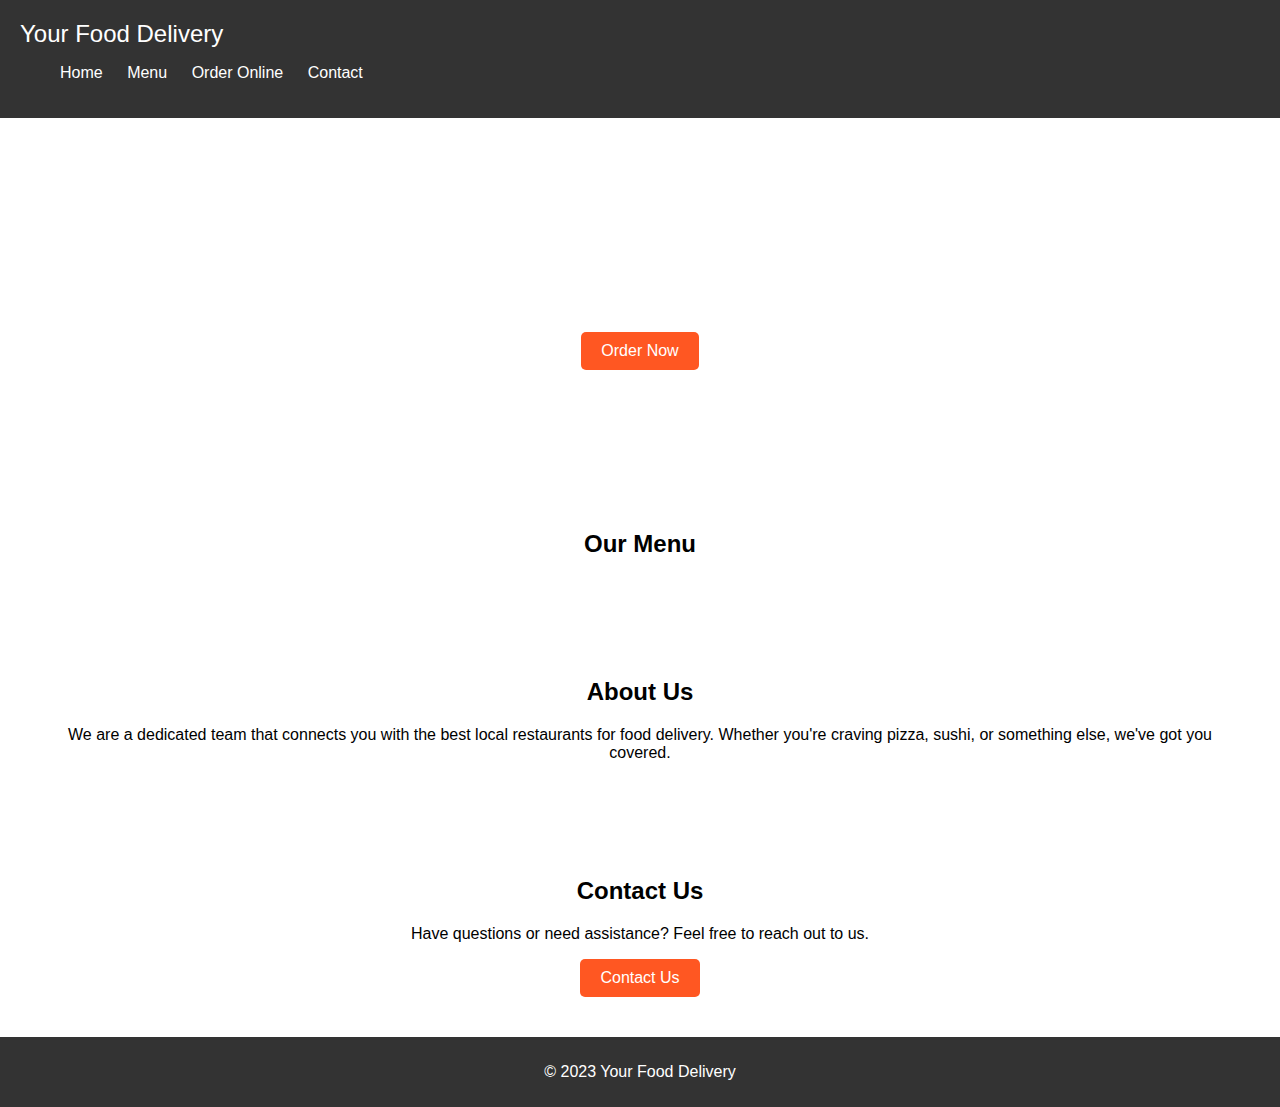
==== index.html @ 8fcec8a7 "initial" ====
<!DOCTYPE html>
<html lang="en">
<head>
    <meta charset="UTF-8">
    <meta name="viewport" content="width=device-width, initial-scale=1.0">
    <title>Door-to-Door Food Delivery</title>
    <link rel="stylesheet" href="index.css">
</head>
<body>
    <header>
        <nav>
            <div class="logo">Your Food Delivery</div>
            <ul class="nav-links">
                <li><a href="#">Home</a></li>
                <li><a href="#">Menu</a></li>
                <li><a href="#">Order Online</a></li>
                <li><a href="#">Contact</a></li>
            </ul>
        </nav>
    </header>
    
    <section class="hero">
        <h1>Delicious Food Delivered to Your Doorstep</h1>
        <p>Order your favorite meals from local restaurants and enjoy doorstep delivery.</p>
        <a href="#" class="btn">Order Now</a>
    </section>

    <section class="menu">
        <h2>Our Menu</h2>
        <!-- Insert your menu items here -->
    </section>
    
    <section class="about">
        <h2>About Us</h2>
        <p>We are a dedicated team that connects you with the best local restaurants for food delivery. Whether you're craving pizza, sushi, or something else, we've got you covered.</p>
    </section>
    
    <section class="contact">
        <h2>Contact Us</h2>
        <p>Have questions or need assistance? Feel free to reach out to us.</p>
        <a href="#" class="btn">Contact Us</a>
    </section>
    
    <footer>
        <p>&copy; 2023 Your Food Delivery</p>
    </footer>
</body>
</html>
---- index.css ----
/* styles.css */
body {
    font-family: Arial, sans-serif;
    margin: 0;
    padding: 0;
}

header {
    background-color: #333;
    color: #fff;
    padding: 20px;
}

.logo {
    font-size: 24px;
}

.nav-links {
    list-style: none;
}

.nav-links li {
    display: inline;
    margin-right: 20px;
}

.nav-links a {
    text-decoration: none;
    color: #fff;
}

.hero {
    background-image: url('hero-image.jpg');
    background-size: cover;
    text-align: center;
    padding: 100px;
    color: #fff;
}

.btn {
    display: inline-block;
    padding: 10px 20px;
    background-color: #ff5722;
    color: #fff;
    text-decoration: none;
    border-radius: 5px;
}

.about,
.menu,
.contact {
    text-align: center;
    padding: 40px;
}

footer {
    background-color: #333;
    color: #fff;
    text-align: center;
    padding: 10px;
}
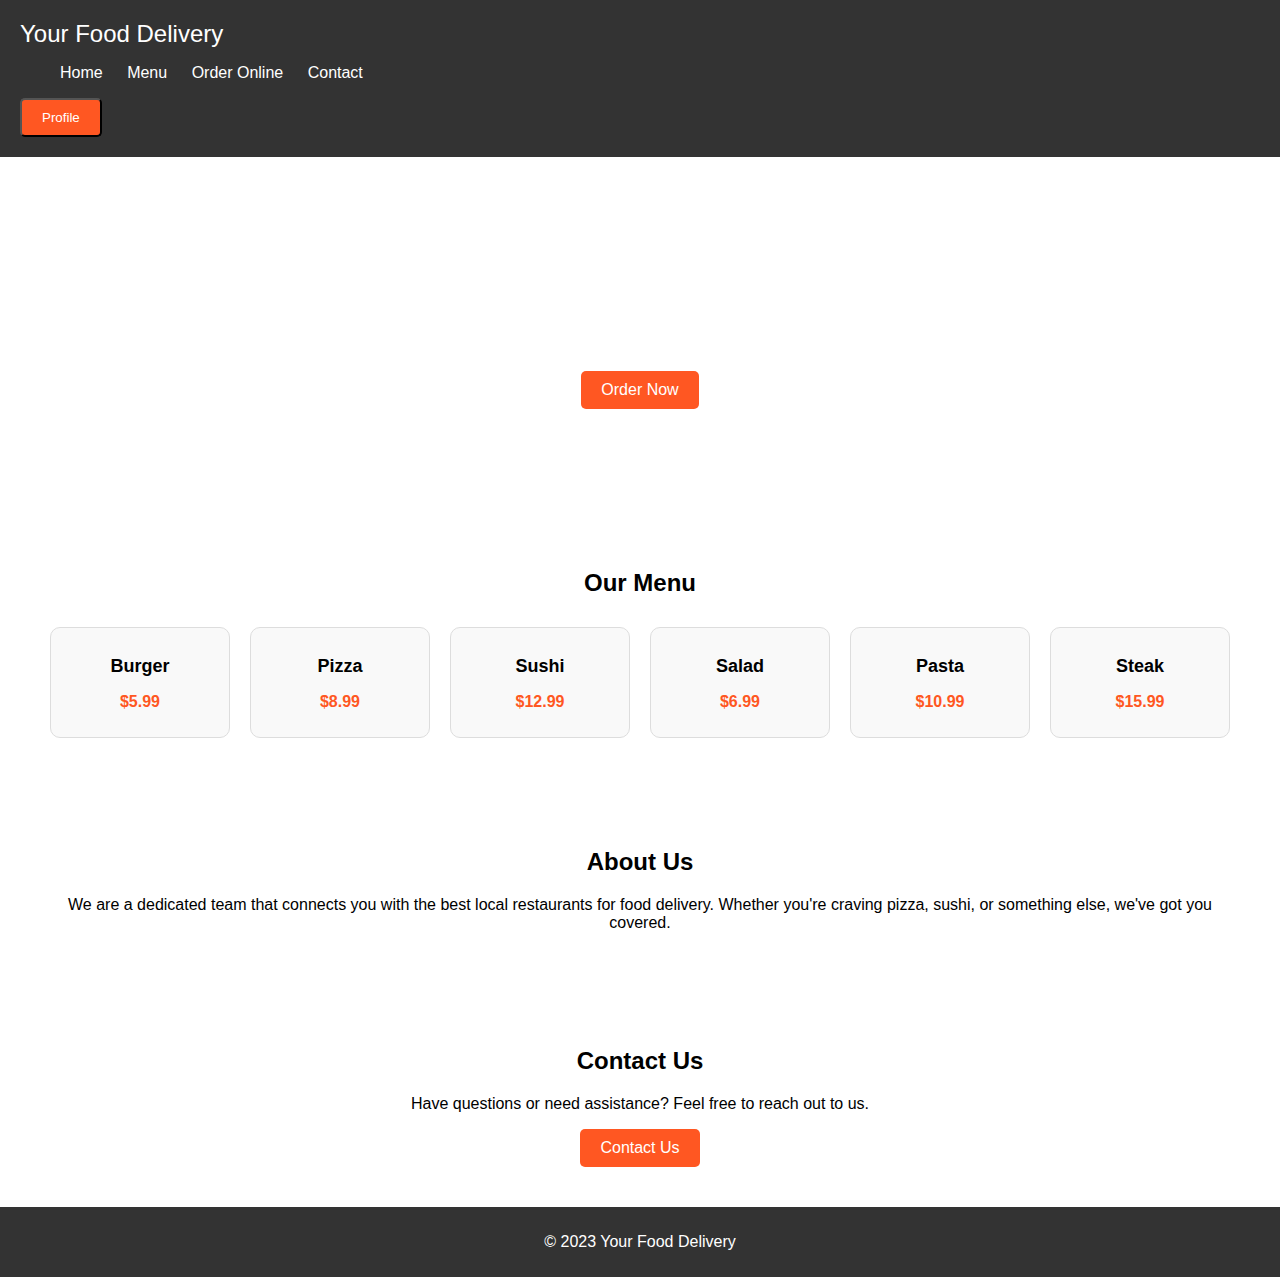
==== commit 653934e3: "menu added" ====
--- a/index.html
+++ b/index.html
@@ -16,6 +16,8 @@
                 <li><a href="#">Order Online</a></li>
                 <li><a href="#">Contact</a></li>
             </ul>
+            <div class="userprofile">
+                <button class="user-profile-button">Profile</button>
         </nav>
     </header>
     
@@ -27,7 +29,34 @@
 
     <section class="menu">
         <h2>Our Menu</h2>
-        <!-- Insert your menu items here -->
+
+        <section class="menu-items">
+            <div class="menu-item">
+                <h3>Burger</h3>
+                <p class="price">$5.99</p>
+            </div>
+            <div class="menu-item">
+                <h3>Pizza</h3>
+                <p class="price">$8.99</p>
+            </div>
+            <div class="menu-item">
+                <h3>Sushi</h3>
+                <p class="price">$12.99</p>
+            </div>
+            <div class="menu-item">
+                <h3>Salad</h3>
+                <p class="price">$6.99</p>
+            </div>
+            <div class="menu-item">
+                <h3>Pasta</h3>
+                <p class="price">$10.99</p>
+            </div>
+            <div class="menu-item">
+                <h3>Steak</h3>
+                <p class="price">$15.99</p>
+            </div>
+        </section>
+
     </section>
     
     <section class="about">
--- a/index.css
+++ b/index.css
@@ -9,6 +9,7 @@
     background-color: #333;
     color: #fff;
     padding: 20px;
+
 }
 
 .logo {
@@ -59,3 +60,48 @@
     text-align: center;
     padding: 10px;
 }
+
+
+
+/* Hanz code */
+
+.userprofile {
+    position: relative;
+    display:inline-block;
+}
+  
+  /* Style for the button */
+.user-profile-button {
+    display: inline-block;
+    padding: 10px 20px;
+    background-color: #ff5722;
+    color: #fff;
+    text-decoration: none;
+    border-radius: 5px;
+}
+
+.menu-items {
+    display: flex;
+    flex-wrap: wrap; /* Allow items to wrap to the next line if the screen is too narrow */
+    justify-content: space-between; /* Spread items evenly horizontally */
+}
+
+.menu-item {
+    border: 1px solid #ddd;
+    padding: 10px;
+    margin: 10px;
+    background-color: #f9f9f9;
+    flex: 1;
+    border-radius: 10px; /* Rounded corners */
+    text-align: center; /* Center text within menu items */
+}
+
+.menu-item h3 {
+    font-size: 18px;
+    margin-bottom: 5px; /* Add some space below the item name */
+}
+
+.menu-item .price {
+    color: #ff5722;
+    font-weight: bold; /* Make prices bold */
+}
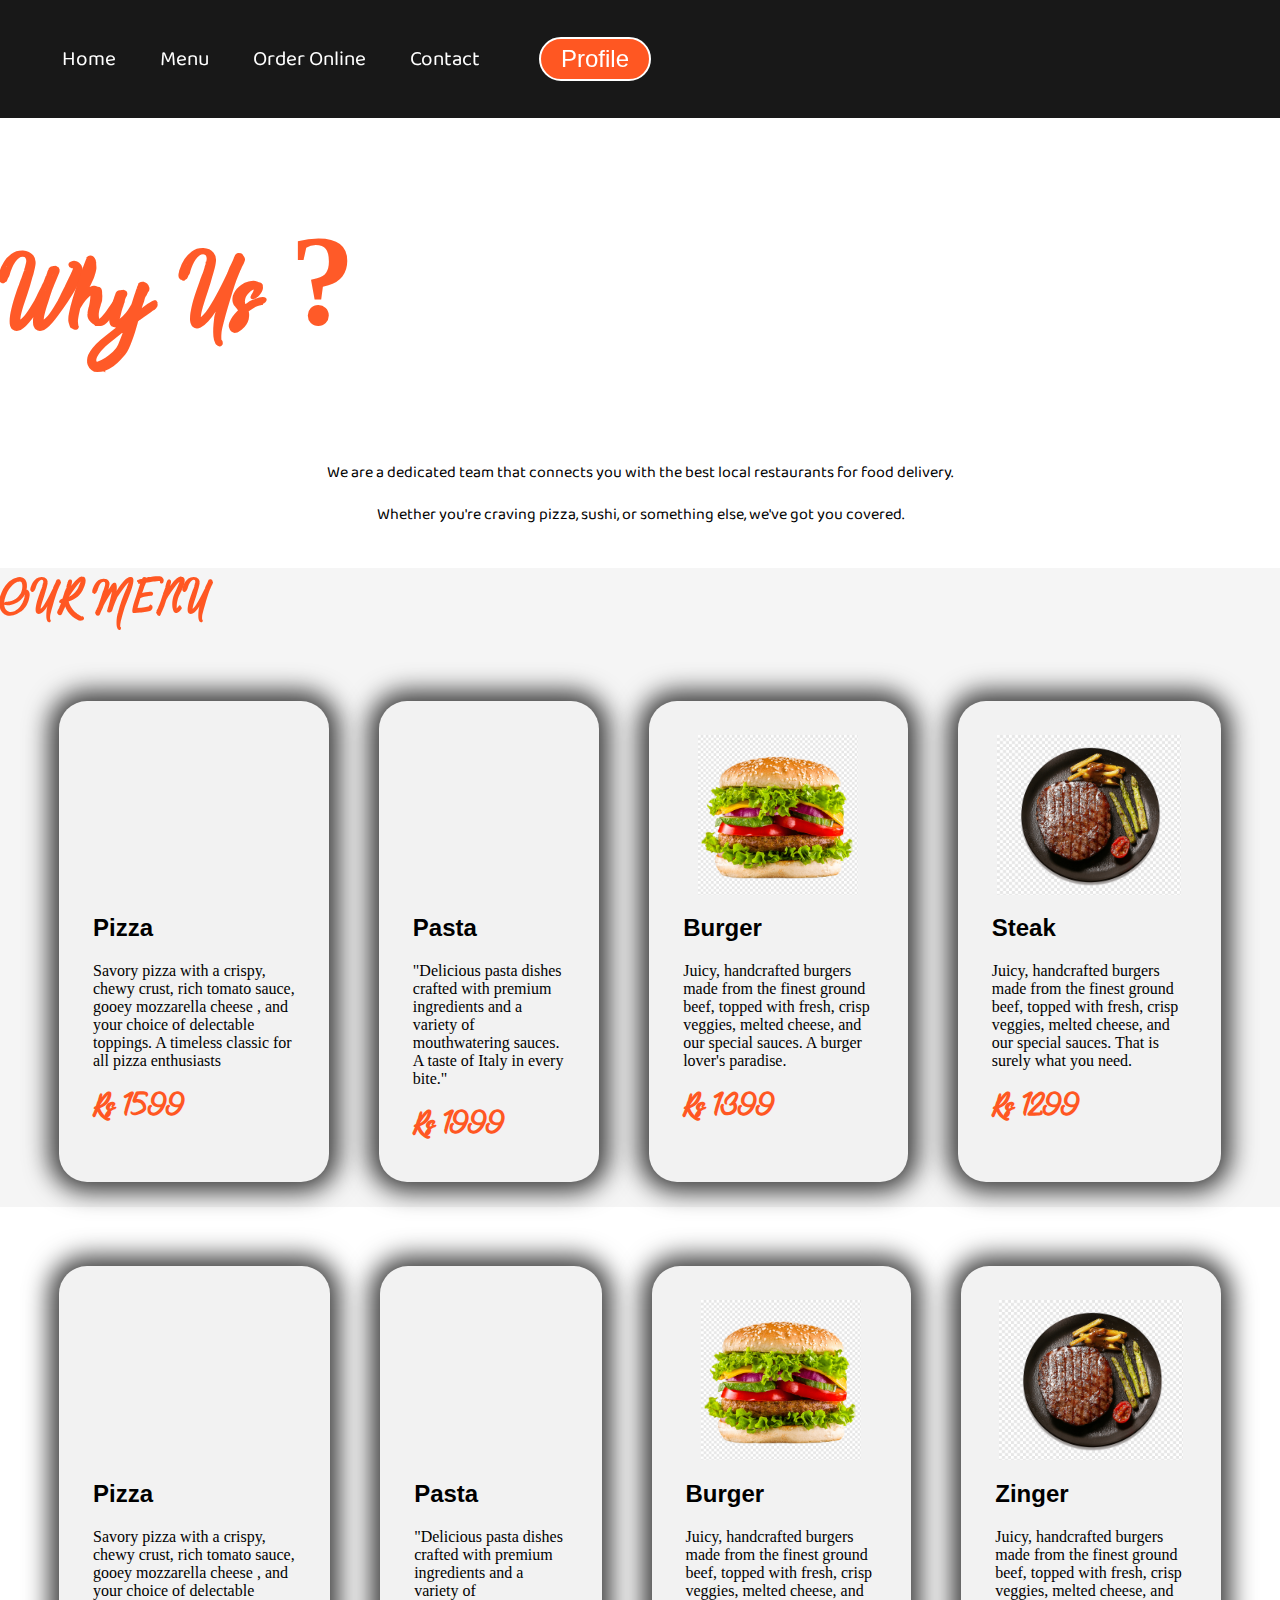
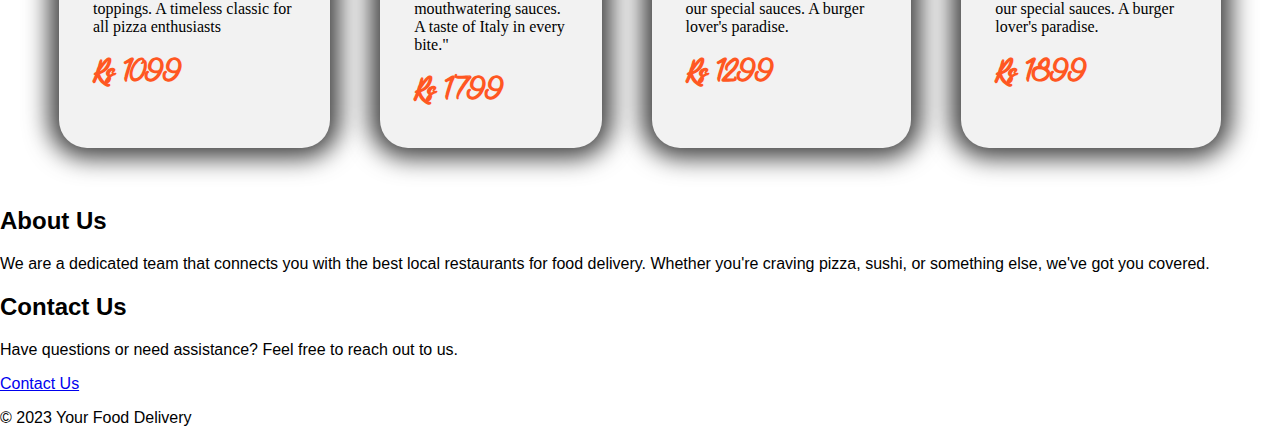
==== commit 7b098929: "menu items added" ====
--- a/index.html
+++ b/index.html
@@ -5,11 +5,14 @@
     <meta name="viewport" content="width=device-width, initial-scale=1.0">
     <title>Door-to-Door Food Delivery</title>
     <link rel="stylesheet" href="index.css">
+    <link href="https://fonts.googleapis.com/css2?family=Baloo+Bhai+2:wght@800&display=swap" rel="stylesheet">
 </head>
+
+
+
 <body>
     <header>
-        <nav>
-            <div class="logo">Your Food Delivery</div>
+        <nav id = "navbar">
             <ul class="nav-links">
                 <li><a href="#">Home</a></li>
                 <li><a href="#">Menu</a></li>
@@ -17,47 +20,100 @@
                 <li><a href="#">Contact</a></li>
             </ul>
             <div class="userprofile">
-                <button class="user-profile-button">Profile</button>
+                <button class="btn_profile">Profile</button>
+            </div>
         </nav>
     </header>
-    
-    <section class="hero">
-        <h1>Delicious Food Delivered to Your Doorstep</h1>
-        <p>Order your favorite meals from local restaurants and enjoy doorstep delivery.</p>
-        <a href="#" class="btn">Order Now</a>
+
+    <section id="home">
+        <h1 class="h-primary">Why Us ? </h1>
+        <p>We are a dedicated team that connects you with the best local restaurants for food delivery. </p>
+        <p>Whether you're craving pizza, sushi, or something else, we've got you covered.</p>
     </section>
 
-    <section class="menu">
-        <h2>Our Menu</h2>
+    <section id="services-container">
+        <h1 class="h-menu">OUR MENU</h1>
+        <div id="services">
+            <div class="box">
+                <img src="img/1.png" alt="">
+                <h2 class="h-secondary center">Pizza</h2>
+                <p class="center">Savory pizza with a crispy, 
+                    chewy crust, rich tomato sauce, gooey mozzarella cheese
+                    , and your choice of delectable toppings. 
+                    A timeless classic for all pizza enthusiasts
+                </p>
+                <div class="price">Rs 1599</div>
+            </div>
+            <div class="box">
+                <img src="img/2.png" alt="">
+                <h2 class="h-secondary center">Pasta</h2>
+                <p class="center">"Delicious pasta dishes crafted with premium ingredients 
+                    and a variety of mouthwatering sauces. A taste of Italy in every bite."
+                </p>
+                <div class="price">Rs 1999</div>
+            </div>
+            <div class="box">
+                <img src="img/4.png" alt="">
+                <h2 class="h-secondary center">Burger</h2>
+                <p class="center">Juicy, handcrafted burgers made from the finest ground beef, 
+                    topped with fresh, crisp veggies, melted
+                    cheese, and our special sauces. A burger lover's paradise.</p>
+                    <div class="price">Rs 1399</div>
+            </div>
 
-        <section class="menu-items">
-            <div class="menu-item">
-                <h3>Burger</h3>
-                <p class="price">$5.99</p>
+            <div class="box">
+                <img src="img/5.png" alt="">
+                <h2 class="h-secondary center">Steak</h2>
+                <p class="center">Juicy, handcrafted burgers made from the finest ground beef, 
+                    topped with fresh, crisp veggies, melted
+                    cheese, and our special sauces. That is surely what you need.</p>
+                    <div class="price">Rs 1299</div>
             </div>
-            <div class="menu-item">
-                <h3>Pizza</h3>
-                <p class="price">$8.99</p>
-            </div>
-            <div class="menu-item">
-                <h3>Sushi</h3>
-                <p class="price">$12.99</p>
-            </div>
-            <div class="menu-item">
-                <h3>Salad</h3>
-                <p class="price">$6.99</p>
-            </div>
-            <div class="menu-item">
-                <h3>Pasta</h3>
-                <p class="price">$10.99</p>
-            </div>
-            <div class="menu-item">
-                <h3>Steak</h3>
-                <p class="price">$15.99</p>
-            </div>
-        </section>
 
+        </div>
     </section>
+
+
+    <div id="services">
+        <div class="box">
+            <img src="img/1.png" alt="">
+            <h2 class="h-secondary center">Pizza</h2>
+            <p class="center">Savory pizza with a crispy, 
+                chewy crust, rich tomato sauce, gooey mozzarella cheese
+                , and your choice of delectable toppings. 
+                A timeless classic for all pizza enthusiasts
+            </p>
+            <div class="price">Rs 1099</div>
+        </div>
+        <div class="box">
+            <img src="img/2.png" alt="">
+            <h2 class="h-secondary center">Pasta</h2>
+            <p class="center">"Delicious pasta dishes crafted with premium ingredients 
+                and a variety of mouthwatering sauces. A taste of Italy in every bite."
+            </p>
+            <div class="price">Rs 1799</div>
+        </div>
+        <div class="box">
+            <img src="img/4.png" alt="">
+            <h2 class="h-secondary center">Burger</h2>
+            <p class="center">Juicy, handcrafted burgers made from the finest ground beef, 
+                topped with fresh, crisp veggies, melted
+                cheese, and our special sauces. A burger lover's paradise.</p>
+                <div class="price">Rs 1299</div>
+
+        </div>
+
+        <div class="box">
+            <img src="img/5.png" alt="">
+            <h2 class="h-secondary center">Zinger</h2>
+            <p class="center">Juicy, handcrafted burgers made from the finest ground beef, 
+                topped with fresh, crisp veggies, melted
+                cheese, and our special sauces. A burger lover's paradise.</p>
+                <div class="price">Rs 1899</div>
+        </div>
+
+    </div>
+</section>
     
     <section class="about">
         <h2>About Us</h2>
--- a/index.css
+++ b/index.css
@@ -1,107 +1,259 @@
 /* styles.css */
+
+
+@font-face {
+    font-family: 'myfont';
+    src: url('./ffont.ttf') format('truetype'); /* TrueType font format */
+}
+
+  
+
+
 body {
     font-family: Arial, sans-serif;
     margin: 0;
     padding: 0;
+
 }
 
 header {
     background-color: #333;
     color: #fff;
-    padding: 20px;
-
-}
-
-.logo {
+}
+
+
+
+
+
+/*------------------------FOR NAVBAR---------------------------------*/
+
+
+#navbar {
+    display: flex;
+    align-items: center;
+    position: sticky;
+    top: 0px;
+    
+}
+
+#navbar::before {
+    content: "";
+    background-color: rgba(0, 0, 0, .75);
+    position: absolute;
+    top: 0px;
+    left: 0px;
+    height: 100%;
+    width: 100%;
+    z-index: -1;
+    opacity: 0.7;
+}
+
+
+#navbar ul {
+    display: flex;
+    font-family: "Baloo Bhai 2", cursive;
+}
+
+#navbar ul li {
+    list-style: none;
+    font-size: 1.3rem;
+}
+
+#navbar ul li a {
+    color: white;
+    display: block;
+    /* font-size: 1.3rem; */
+    padding: 3px 22px;
+    border-radius: 20px;
+    text-decoration: none;
+}
+
+#navbar ul li a:hover {
+    color: black;
+    background-color: white;
+}
+
+
+/*-----------------END NAVBAR--------------------*/
+
+
+/*-------------------Profile BUTTON----------------------*/
+
+.btn_profile {
+    padding: 6px 20px;
+    border: 2px solid white;
+    background-color: #ff5722;
+    color: white;
+    margin: 37px;
+    font-size: 1.5rem;
+    border-radius: 30px;
+    cursor: pointer;
+    transition: all .2s ease-in-out;
+}
+
+.btn_profile:hover{
+    background-color: #ff8855;
+}
+
+
+/*-------------------END BUTTON----------------------*/
+
+
+
+
+
+
+
+
+/*------------------------FOR HOME---------------------------------*/
+
+/* #home::before {
+    content: "";
+    background: linear-gradient(rgba(0,0,0,0.75), rgba(0,0,0,0.75)), url("../bg1.jpg") no-repeat center center/cover;
+    position: absolute;
+    top: 0px;
+    left: 0px;
+    height: 640px;
+    width: 100%;
+    z-index: -1;
+    opacity: 0.89;
+} */
+   
+
+#home h1 {
+    color: #ff5a28;
+    text-align: left;
+    font-family: "myfont";
+    /* padding: 40px; */
+    font-size: 130px;
+}
+
+#home p {
+    color:black;
+    text-align: center;
+    font-family: "Baloo Bhai 2", cursive;
+    font-size: 16px;
+}
+
+
+/*------------------------END HOME---------------------------------*/
+
+
+
+
+
+
+/*------------------------FOR MENU---------------------------------*/
+
+.h-menu{
+    font-family: "myfont";
+    font-size: 60px;
+    color: #ff5722;
+}
+
+#services-container{
+    background-color:whitesmoke;
+}
+#services {
+    margin: 34px;
+    display: flex;
+}
+
+#services .box {
+    padding: 34px;
+    margin: 25px 25px;
+    border-radius: 28px;
+    background: #f2f2f2;
+    justify-content: space-evenly;
+    box-shadow: 0 0 25px 10px rgba(0,0,0,0.75);
+    transition: all .3s ease-in-out;
+}
+#services .box:hover {
+    transform: scale(1.05);
+}
+
+#services .box img {
+    display: block;
+    /* justify-content: center; */
+    /* flex-wrap: wrap; */
+    /* align-items: center; */
+    margin: auto;
+    height: 160px;
+    /* width: 100px; */
+    /* object-fit: fill; */
+    /* no-repeat center center/cover; */
+}
+
+#services .box p {
+    font-family: "Bree Serif", serif;
+}
+
+.price{
+    font-family: "myfont";
+    font-size: 40px;
+    font-weight: bold;
+    color: #ff5722;
+}
+
+
+/*------------------------END MENU---------------------------------*/
+
+
+/*-------------------------------FOR FORM---------------------------------------*/
+
+.form-section {
+    text-align: center;
+    padding: 40px;
+}
+
+.form-section h2 {
     font-size: 24px;
-}
-
-.nav-links {
-    list-style: none;
-}
-
-.nav-links li {
-    display: inline;
-    margin-right: 20px;
-}
-
-.nav-links a {
-    text-decoration: none;
-    color: #fff;
-}
-
-.hero {
-    background-image: url('hero-image.jpg');
-    background-size: cover;
-    text-align: center;
-    padding: 100px;
-    color: #fff;
-}
-
-.btn {
+    color: #333;
+}
+
+.form-group {
+    margin: 15px 0;
+}
+
+.form-group label {
+    display: block;
+    font-weight: bold;
+    font-size: 18px;
+    color: #ff5722;
+}
+
+.form-group input[type="text"],
+.form-group input[type="tel"],
+.form-group select,
+.form-group textarea {
+    width: 50%;
+    padding: 10px;
+    border: 1px solid #ddd;
+    border-radius: 5px;
+    font-size: 16px;
+}
+
+.form-group textarea {
+    height: 100px;
+}
+
+.form-group select {
+    background-color: #f9f9f9;
+}
+
+.form-group button {
     display: inline-block;
     padding: 10px 20px;
     background-color: #ff5722;
     color: #fff;
     text-decoration: none;
+    border: none;
     border-radius: 5px;
-}
-
-.about,
-.menu,
-.contact {
-    text-align: center;
-    padding: 40px;
-}
-
-footer {
-    background-color: #333;
-    color: #fff;
-    text-align: center;
-    padding: 10px;
-}
-
-
-
-/* Hanz code */
-
-.userprofile {
-    position: relative;
-    display:inline-block;
-}
-  
-  /* Style for the button */
-.user-profile-button {
-    display: inline-block;
-    padding: 10px 20px;
-    background-color: #ff5722;
-    color: #fff;
-    text-decoration: none;
-    border-radius: 5px;
-}
-
-.menu-items {
-    display: flex;
-    flex-wrap: wrap; /* Allow items to wrap to the next line if the screen is too narrow */
-    justify-content: space-between; /* Spread items evenly horizontally */
-}
-
-.menu-item {
-    border: 1px solid #ddd;
-    padding: 10px;
-    margin: 10px;
-    background-color: #f9f9f9;
-    flex: 1;
-    border-radius: 10px; /* Rounded corners */
-    text-align: center; /* Center text within menu items */
-}
-
-.menu-item h3 {
     font-size: 18px;
-    margin-bottom: 5px; /* Add some space below the item name */
-}
-
-.menu-item .price {
-    color: #ff5722;
-    font-weight: bold; /* Make prices bold */
-}
+    cursor: pointer;
+}
+
+/* Add a hover effect for the submit button */
+.form-group button:hover {
+    background-color: #ff8855;
+}
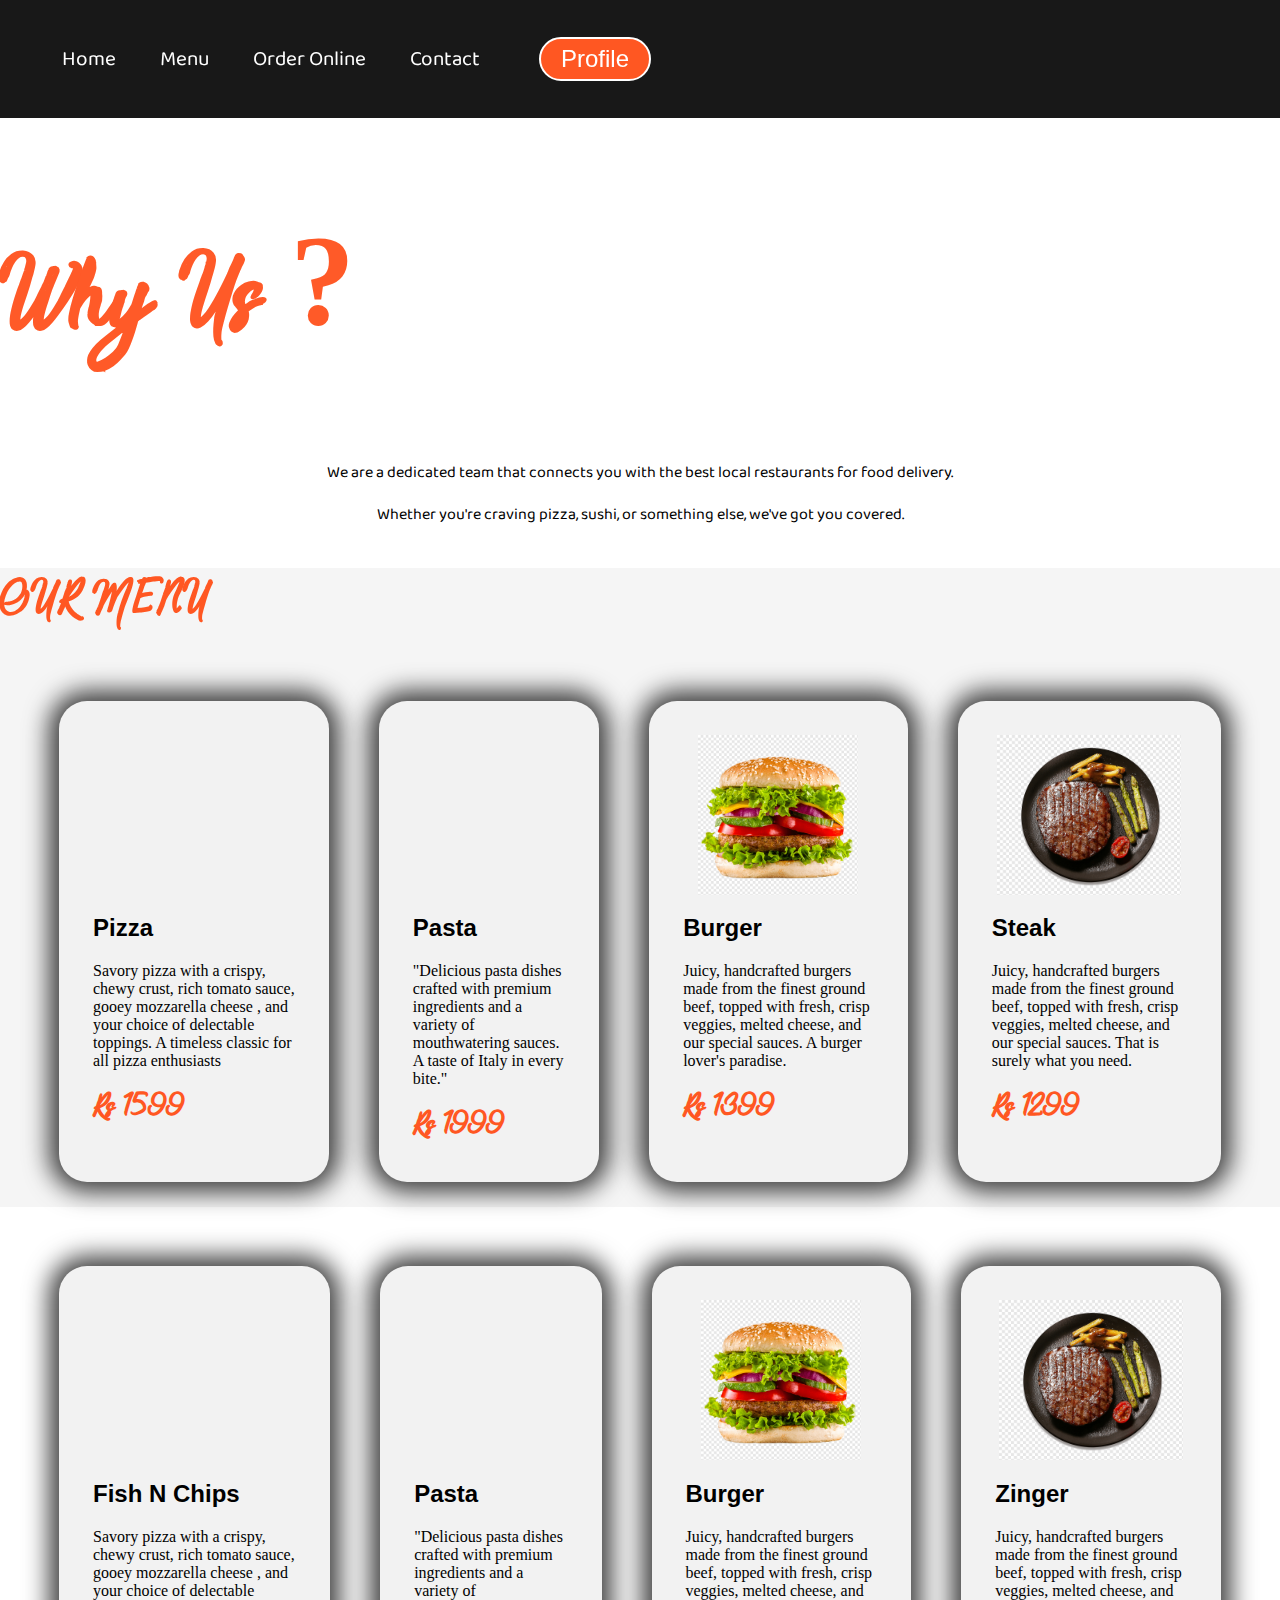
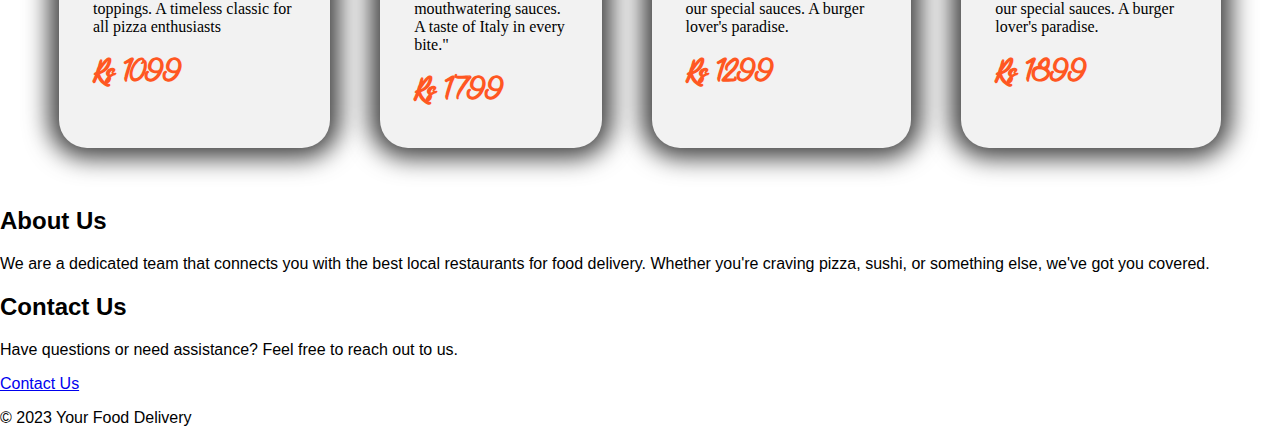
==== commit f951f2b0: "menu items added" ====
--- a/index.html
+++ b/index.html
@@ -76,8 +76,8 @@
 
     <div id="services">
         <div class="box">
-            <img src="img/1.png" alt="">
-            <h2 class="h-secondary center">Pizza</h2>
+            <img src="img/6.png" alt="">
+            <h2 class="h-secondary center">Fish N Chips</h2>
             <p class="center">Savory pizza with a crispy, 
                 chewy crust, rich tomato sauce, gooey mozzarella cheese
                 , and your choice of delectable toppings. 
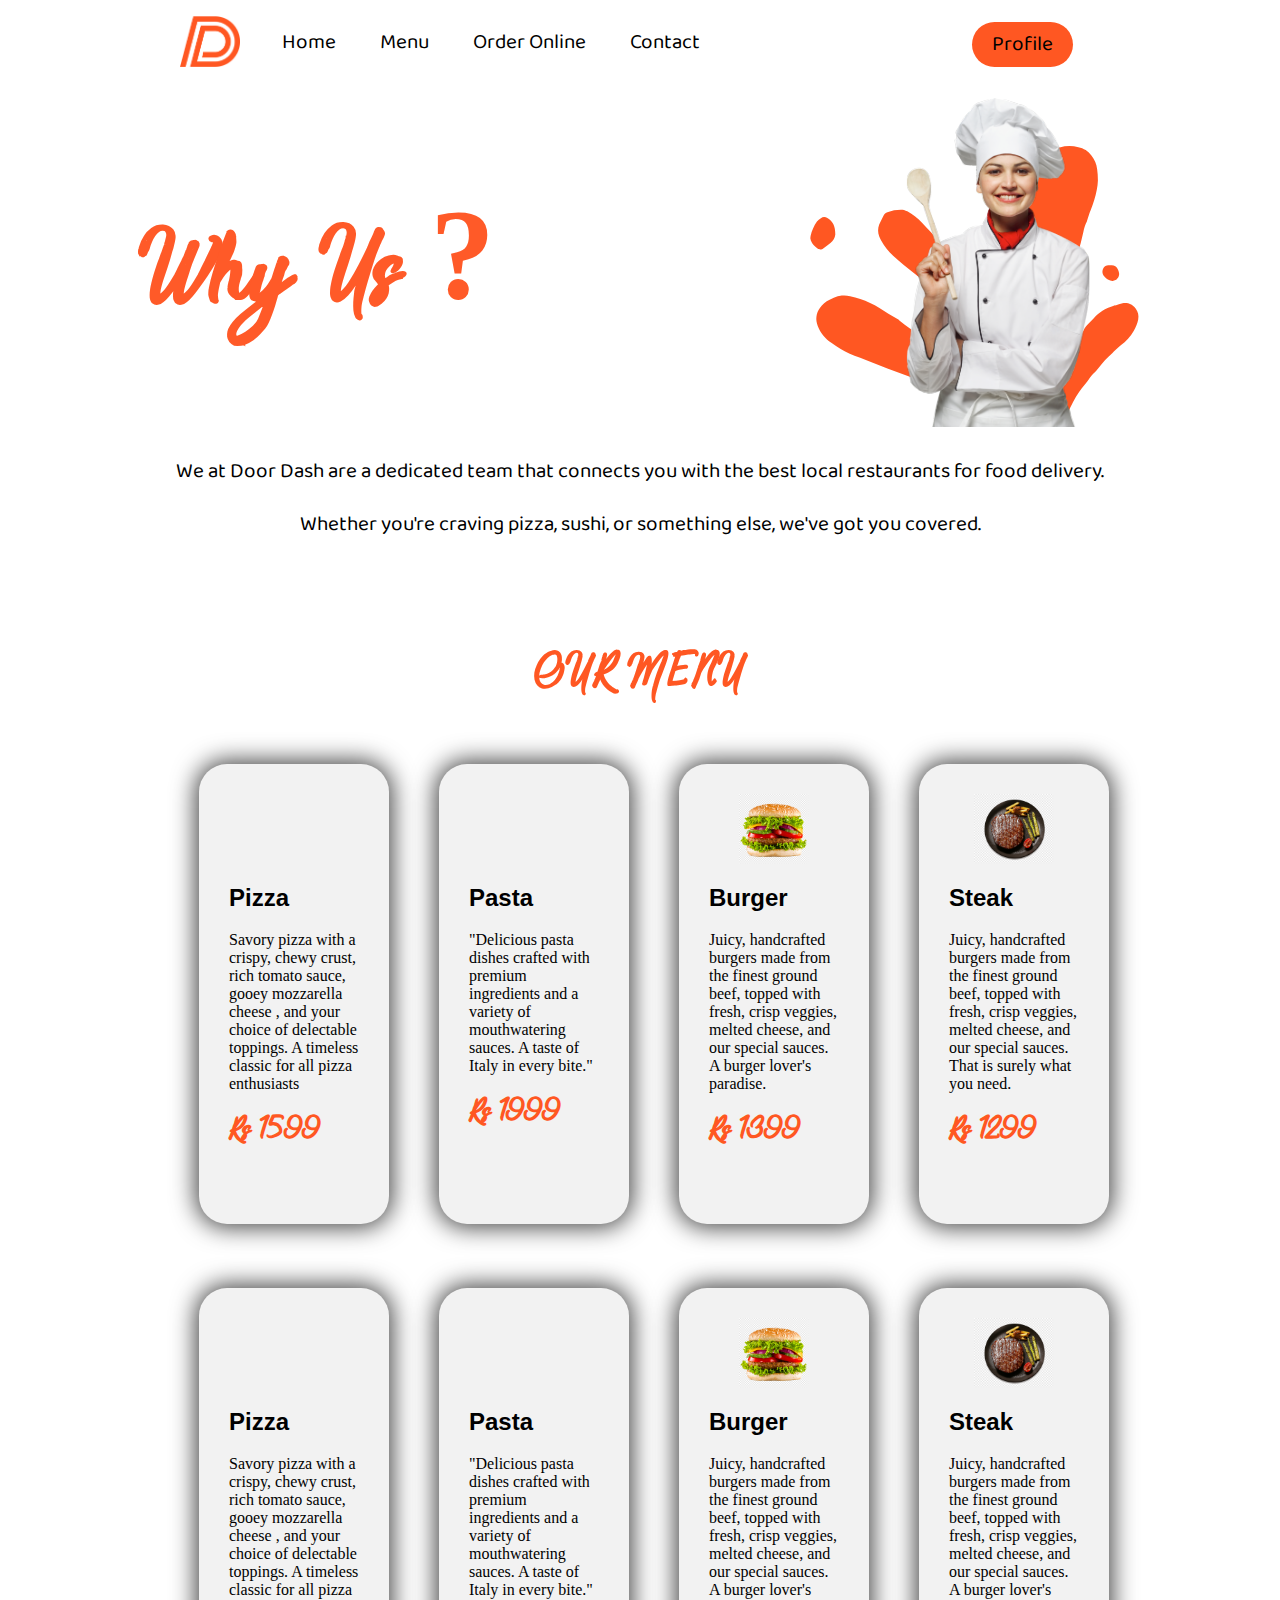
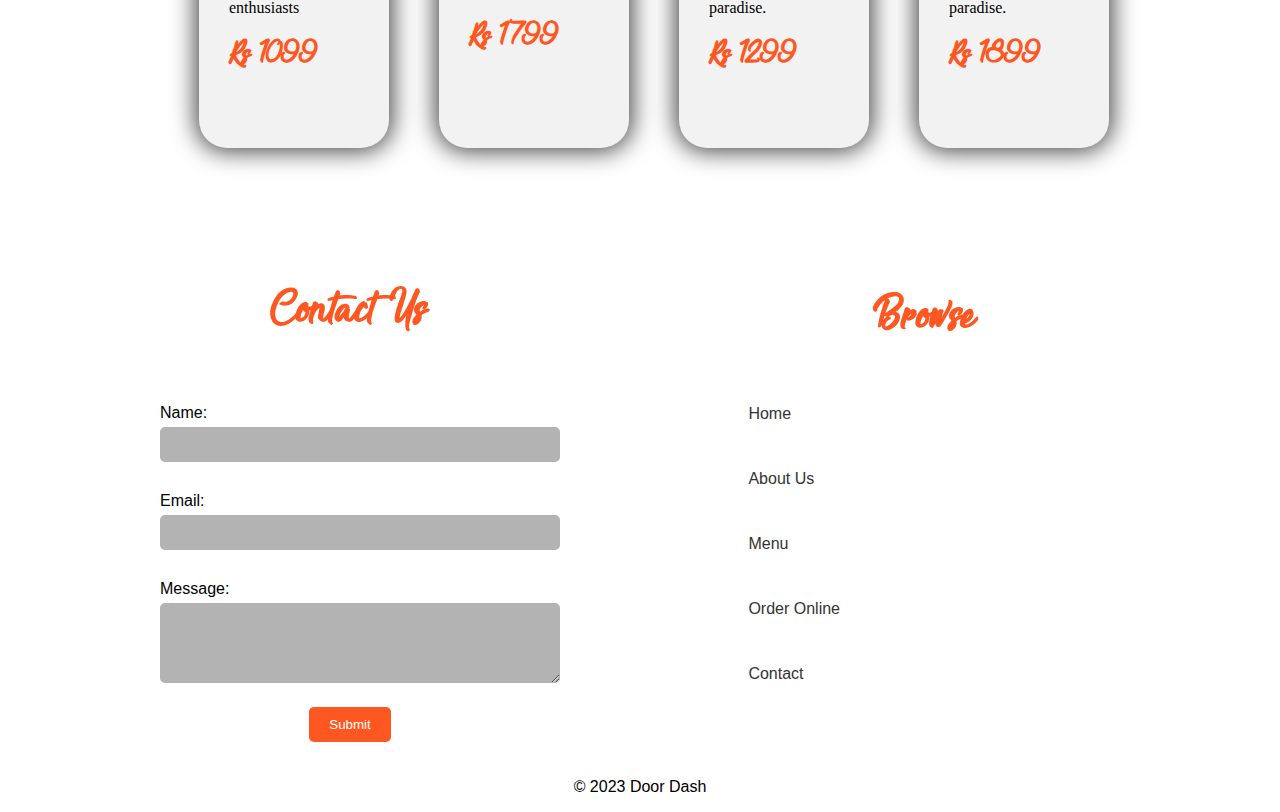
==== commit d6040a44: "waleed has done his work" ====
--- a/index.html
+++ b/index.html
@@ -4,130 +4,161 @@
     <meta charset="UTF-8">
     <meta name="viewport" content="width=device-width, initial-scale=1.0">
     <title>Door-to-Door Food Delivery</title>
-    <link rel="stylesheet" href="index.css">
+    <link rel="stylesheet" href="css/index.css">
     <link href="https://fonts.googleapis.com/css2?family=Baloo+Bhai+2:wght@800&display=swap" rel="stylesheet">
 </head>
 
-
-
-<body>
+<body class="container">
     <header>
         <nav id = "navbar">
             <ul class="nav-links">
+                <a href="#"><img class="logo" src="img/logooo.png"></a>
                 <li><a href="#">Home</a></li>
                 <li><a href="#">Menu</a></li>
                 <li><a href="#">Order Online</a></li>
                 <li><a href="#">Contact</a></li>
-            </ul>
-            <div class="userprofile">
+            </ul> 
+            <div class="userprofile"> 
                 <button class="btn_profile">Profile</button>
             </div>
         </nav>
     </header>
 
     <section id="home">
-        <h1 class="h-primary">Why Us ? </h1>
-        <p>We are a dedicated team that connects you with the best local restaurants for food delivery. </p>
+        <div class="nextcol">
+            <h1>Why Us ? </h1>
+            <img src="img/chef.svg" alt="">
+        </div>
+        <p>We at Door Dash are a dedicated team that connects you with the best local restaurants for food delivery. </p>
         <p>Whether you're craving pizza, sushi, or something else, we've got you covered.</p>
     </section>
 
     <section id="services-container">
         <h1 class="h-menu">OUR MENU</h1>
         <div id="services">
-            <div class="box">
-                <img src="img/1.png" alt="">
-                <h2 class="h-secondary center">Pizza</h2>
-                <p class="center">Savory pizza with a crispy, 
-                    chewy crust, rich tomato sauce, gooey mozzarella cheese
-                    , and your choice of delectable toppings. 
-                    A timeless classic for all pizza enthusiasts
-                </p>
-                <div class="price">Rs 1599</div>
-            </div>
-            <div class="box">
-                <img src="img/2.png" alt="">
-                <h2 class="h-secondary center">Pasta</h2>
-                <p class="center">"Delicious pasta dishes crafted with premium ingredients 
-                    and a variety of mouthwatering sauces. A taste of Italy in every bite."
-                </p>
-                <div class="price">Rs 1999</div>
-            </div>
-            <div class="box">
-                <img src="img/4.png" alt="">
-                <h2 class="h-secondary center">Burger</h2>
-                <p class="center">Juicy, handcrafted burgers made from the finest ground beef, 
-                    topped with fresh, crisp veggies, melted
-                    cheese, and our special sauces. A burger lover's paradise.</p>
-                    <div class="price">Rs 1399</div>
-            </div>
-
-            <div class="box">
-                <img src="img/5.png" alt="">
-                <h2 class="h-secondary center">Steak</h2>
-                <p class="center">Juicy, handcrafted burgers made from the finest ground beef, 
-                    topped with fresh, crisp veggies, melted
-                    cheese, and our special sauces. That is surely what you need.</p>
-                    <div class="price">Rs 1299</div>
-            </div>
-
+            <a href="product.html">
+                <div class="box">
+                    <img src="img/1.png" alt="">
+                    <h2 class="h-secondary center">Pizza</h2>
+                    <p class="center">Savory pizza with a crispy, 
+                        chewy crust, rich tomato sauce, gooey mozzarella cheese
+                        , and your choice of delectable toppings. 
+                        A timeless classic for all pizza enthusiasts
+                    </p>
+                    <div class="price">Rs 1599</div>
+                </div>
+            </a>
+            <a href="product.html">
+                <div class="box">
+                    <img src="img/2.png" alt="">
+                    <h2 class="h-secondary center">Pasta</h2>
+                    <p class="center">"Delicious pasta dishes crafted with premium ingredients 
+                        and a variety of mouthwatering sauces. A taste of Italy in every bite."
+                    </p>
+                    <div class="price">Rs 1999</div>
+                </div>
+            </a>
+            <a href="product.html">
+                <div class="box">
+                    <img src="img/4.png" alt="">
+                    <h2 class="h-secondary center">Burger</h2>
+                    <p class="center">Juicy, handcrafted burgers made from the finest ground beef, 
+                        topped with fresh, crisp veggies, melted
+                        cheese, and our special sauces. A burger lover's paradise.</p>
+                        <div class="price">Rs 1399</div>
+                </div>
+            </a>
+            <a href="product.html">
+                <div class="box">
+                    <img src="img/5.png" alt="">
+                    <h2 class="h-secondary center">Steak</h2>
+                    <p class="center">Juicy, handcrafted burgers made from the finest ground beef, 
+                        topped with fresh, crisp veggies, melted
+                        cheese, and our special sauces. That is surely what you need.</p>
+                        <div class="price">Rs 1299</div>
+                </div>
+            </a>
         </div>
     </section>
 
-
-    <div id="services">
-        <div class="box">
-            <img src="img/6.png" alt="">
-            <h2 class="h-secondary center">Fish N Chips</h2>
-            <p class="center">Savory pizza with a crispy, 
-                chewy crust, rich tomato sauce, gooey mozzarella cheese
-                , and your choice of delectable toppings. 
-                A timeless classic for all pizza enthusiasts
-            </p>
-            <div class="price">Rs 1099</div>
+    <section id="services-container">
+        <div id="services">
+            <a href="product.html">
+                <div class="box">
+                    <img src="img/1.png" alt="">
+                    <h2 class="h-secondary center">Pizza</h2>
+                    <p class="center">Savory pizza with a crispy, 
+                        chewy crust, rich tomato sauce, gooey mozzarella cheese
+                        , and your choice of delectable toppings. 
+                        A timeless classic for all pizza enthusiasts
+                    </p>
+                    <div class="price">Rs 1099</div>
+                </div>
+            </a>
+            <a href="product.html">
+                <div class="box">
+                    <img src="img/2.png" alt="">
+                    <h2 class="h-secondary center">Pasta</h2>
+                    <p class="center">"Delicious pasta dishes crafted with premium ingredients 
+                        and a variety of mouthwatering sauces. A taste of Italy in every bite."
+                    </p>
+                    <div class="price">Rs 1799</div>
+                </div>
+            </a>
+            <a href="product.html">
+                <div class="box">
+                    <img src="img/4.png" alt="">
+                    <h2 class="h-secondary center">Burger</h2>
+                    <p class="center">Juicy, handcrafted burgers made from the finest ground beef, 
+                        topped with fresh, crisp veggies, melted
+                        cheese, and our special sauces. A burger lover's paradise.
+                    </p>
+                    <div class="price">Rs 1299</div>
+                </div>
+            </a>
+            <a href="product.html">
+                <div class="box">
+                    <img src="img/5.png" alt="">
+                    <h2 class="h-secondary center">Steak</h2>
+                    <p class="center">Juicy, handcrafted burgers made from the finest ground beef, 
+                        topped with fresh, crisp veggies, melted
+                        cheese, and our special sauces. A burger lover's paradise.
+                    </p>
+                    <div class="price">Rs 1899</div>
+                </div>
+            </a>
         </div>
-        <div class="box">
-            <img src="img/2.png" alt="">
-            <h2 class="h-secondary center">Pasta</h2>
-            <p class="center">"Delicious pasta dishes crafted with premium ingredients 
-                and a variety of mouthwatering sauces. A taste of Italy in every bite."
-            </p>
-            <div class="price">Rs 1799</div>
-        </div>
-        <div class="box">
-            <img src="img/4.png" alt="">
-            <h2 class="h-secondary center">Burger</h2>
-            <p class="center">Juicy, handcrafted burgers made from the finest ground beef, 
-                topped with fresh, crisp veggies, melted
-                cheese, and our special sauces. A burger lover's paradise.</p>
-                <div class="price">Rs 1299</div>
-
-        </div>
-
-        <div class="box">
-            <img src="img/5.png" alt="">
-            <h2 class="h-secondary center">Zinger</h2>
-            <p class="center">Juicy, handcrafted burgers made from the finest ground beef, 
-                topped with fresh, crisp veggies, melted
-                cheese, and our special sauces. A burger lover's paradise.</p>
-                <div class="price">Rs 1899</div>
-        </div>
-
-    </div>
-</section>
-    
-    <section class="about">
-        <h2>About Us</h2>
-        <p>We are a dedicated team that connects you with the best local restaurants for food delivery. Whether you're craving pizza, sushi, or something else, we've got you covered.</p>
     </section>
     
-    <section class="contact">
-        <h2>Contact Us</h2>
-        <p>Have questions or need assistance? Feel free to reach out to us.</p>
-        <a href="#" class="btn">Contact Us</a>
-    </section>
-    
-    <footer>
-        <p>&copy; 2023 Your Food Delivery</p>
+    <footer class="contact-footer">
+        <div class="prevcol">
+            <div class="contact-form">
+                <h3>Contact Us</h3>
+                <form action="#" method="post">
+                    <label for="name">Name:</label>
+                    <input type="text" id="name" name="name" required>
+        
+                    <label for="email">Email:</label>
+                    <input type="email" id="email" name="email" required>
+        
+                    <label for="message">Message:</label>
+                    <textarea id="message" name="message" rows="4" required></textarea>
+        
+                    <button type="submit" class="btn">Submit</button>
+                </form>
+            </div>
+            <div class="links">
+                <h2>Browse</h2>
+                <ul class="footer-links">
+                    <li><a href="#">Home</a></li>
+                    <li><a href="#">About Us</a></li>
+                    <li><a href="#">Menu</a></li>
+                    <li><a href="#">Order Online</a></li>
+                    <li><a href="#">Contact</a></li>
+                </ul>
+            </div>
+        </div>
+        <p>&copy; 2023 Door Dash</p>
     </footer>
 </body>
 </html>
--- a/css/index.css
+++ b/css/index.css
@@ -0,0 +1,325 @@
+/* index.css */
+
+
+@font-face {
+    font-family: 'myfont';
+    src: url('./ffont.ttf') format('truetype'); /* TrueType font format */
+}
+
+.container {
+    max-width: 1000px; /* Adjust as needed */
+    margin: 0 auto; /* Center horizontally */
+}  
+
+
+body {
+    font-family: Arial, sans-serif;
+    margin: 0;
+    padding: 0;
+
+}
+
+header {
+    background-color: #333;
+    color: #fff;
+}
+
+
+/*------------------------FOR LOGO---------------------------------*/
+
+.logo {
+    width: 60px;
+    height: auto;
+    margin-right: 20px;
+}
+
+/*------------------------END LOGO---------------------------------*/
+
+
+/*------------------------FOR NAVBAR---------------------------------*/
+
+
+#navbar {
+    display: flex;
+    align-items: center;
+    position: sticky;
+    top: 0px;
+    
+}
+
+#navbar::before {
+    content: "";
+    background-color: #ffffff;
+    position: absolute;
+    top: 0px;
+    left: 0px;
+    height: 100%;
+    width: 100%;
+    z-index: -1;
+    opacity: 1;
+}
+
+
+#navbar ul {
+    display: flex;
+    font-family: "Baloo Bhai 2", cursive;
+}
+
+#navbar ul li {
+    list-style: none;
+    font-size: 1.3rem;
+}
+
+#navbar ul li a {
+    color: black;
+    display: block;
+    padding: 10px 22px;
+    border-radius: 20px;
+    text-decoration: none;
+}
+
+#navbar ul li a:hover {
+    color: #ff5722;
+    background-color: white;
+}
+
+
+/*-----------------END NAVBAR--------------------*/
+
+
+/*-------------------Profile BUTTON----------------------*/
+
+.btn_profile {
+    padding: 6px 20px;
+    border: 0px solid white;
+    background-color: #ff5722;
+    color: black;
+    margin-top: -2px;
+    margin-left: 250px;
+    font-size: 1.3rem;
+    font-family: "Baloo Bhai 2", cursive;
+    border-radius: 30px;
+    cursor: pointer;
+    transition: all .2s ease-in-out;
+}
+
+.btn_profile:hover{
+    background-color: black;
+    color: #ff5722;
+}
+
+
+/*-------------------END BUTTON----------------------*/
+
+
+
+
+
+
+
+
+/*------------------------FOR HOME---------------------------------*/
+
+/* #home::before {
+    content: "";
+    background: linear-gradient(rgba(0,0,0,0.75), rgba(0,0,0,0.75)), url("../bg1.jpg") no-repeat center center/cover;
+    position: absolute;
+    top: 0px;
+    left: 0px;
+    height: 640px;
+    width: 100%;
+    z-index: -1;
+    opacity: 0.89;
+} */
+
+
+.nextcol {
+    display: flex;
+    align-items: center;
+    justify-content: space-between;
+}
+
+#home h1 {
+    color: #ff5a28;
+    text-align: left;
+    font-family: "myfont";
+    /* padding: 40px; */
+    font-size: 130px;
+}
+
+.nextcol img {
+    display: inline;
+    width: 330px;
+    height: auto;
+}
+
+#home p {
+    color:black;
+    text-align: center;
+    font-family: "Baloo Bhai 2", cursive;
+    font-size: 1.3rem;
+}
+
+
+/*------------------------END HOME---------------------------------*/
+
+
+
+
+
+
+/*------------------------FOR MENU---------------------------------*/
+
+.h-menu{
+    margin-top: 100px;
+    font-family: "myfont";
+    font-size: 60px;
+    color: #ff5722;
+    text-align: center;
+}
+
+#services-container a {
+    text-decoration: none;
+}
+#services {
+    margin: 34px;
+    display: flex;
+}
+
+#services .box {
+    width: 130px;
+    height: 400px;
+    padding: 30px;
+    margin: 15px 25px;
+    border-radius: 28px;
+    background: #f2f2f2;
+    justify-content: space-evenly;
+    box-shadow: 0 0 25px 3px rgba(0,0,0,0.75);
+    transition: all .3s ease-in-out;
+}
+#services .box:hover {
+    transform: scale(1.05);
+}
+
+#services .box img {
+    display: block;
+    /* justify-content: center; */
+    /* flex-wrap: wrap; */
+    /* align-items: center; */
+    margin: auto;
+    height: 70px;
+    /* width: 100px; */
+    /* object-fit: fill; */
+    /* no-repeat center center/cover; */
+}
+
+#services .box h2 {
+    color: black;
+}
+
+#services .box p {
+    font-family: "Bree Serif", serif;
+    color: black;
+}
+
+.price{
+    font-family: "myfont";
+    font-size: 40px;
+    font-weight: bold;
+    color: #ff5722;
+}
+
+
+/*------------------------END MENU---------------------------------*/
+
+
+/*-------------------------------FOR FOOTER---------------------------------------*/
+
+.contact-footer {
+    color: black;
+    padding: 0px;
+    text-align: center;
+}
+
+.prevcol {
+    display: flex;
+    align-items: center;
+    justify-content: space-between;
+}
+
+.contact-form {
+    min-width: 380px;
+    margin: 0;
+    padding: 20px;
+    border-radius: 5px;
+}
+
+.contact-form h3 {
+    font-family: "myfont";
+    font-size: 60px;
+    color: #ff5722;
+}
+
+.contact-form form label {
+    display: block;
+    margin-top: 10px;
+    margin-bottom: 5px;
+    text-align: left;
+}
+
+.contact-form form input,
+.contact-form form textarea {
+    width: 100%;
+    padding: 10px;
+    margin-bottom: 20px;
+    border: none;
+    background-color: rgb(179, 179, 179);
+    color: #fff;
+    border-radius: 5px;
+}
+
+.contact-form form button {
+    padding: 10px 20px;
+    background-color: #ff5722;
+    color: #fff;
+    border: none;
+    border-radius: 5px;
+}
+
+
+.links {
+    display: inline;
+    padding:0px;
+}
+
+.footer-links {
+    list-style: none;
+    padding: 0;
+    text-align: left;
+}
+
+.footer-links li {
+    margin: 37px;
+    margin-right: 300px;
+}
+
+.footer-links a {
+    display: block;
+    text-decoration: none;
+    color: #333;
+    padding: 5px 0;
+}
+
+.footer-links a:hover {
+    color: #ff5722;
+}
+
+.links h2 {
+    font-family: "myfont";
+    font-size: 60px;
+    color: #ff5722;
+}
+
+
+
+/*-------------------------------END FOOTER---------------------------------------*/
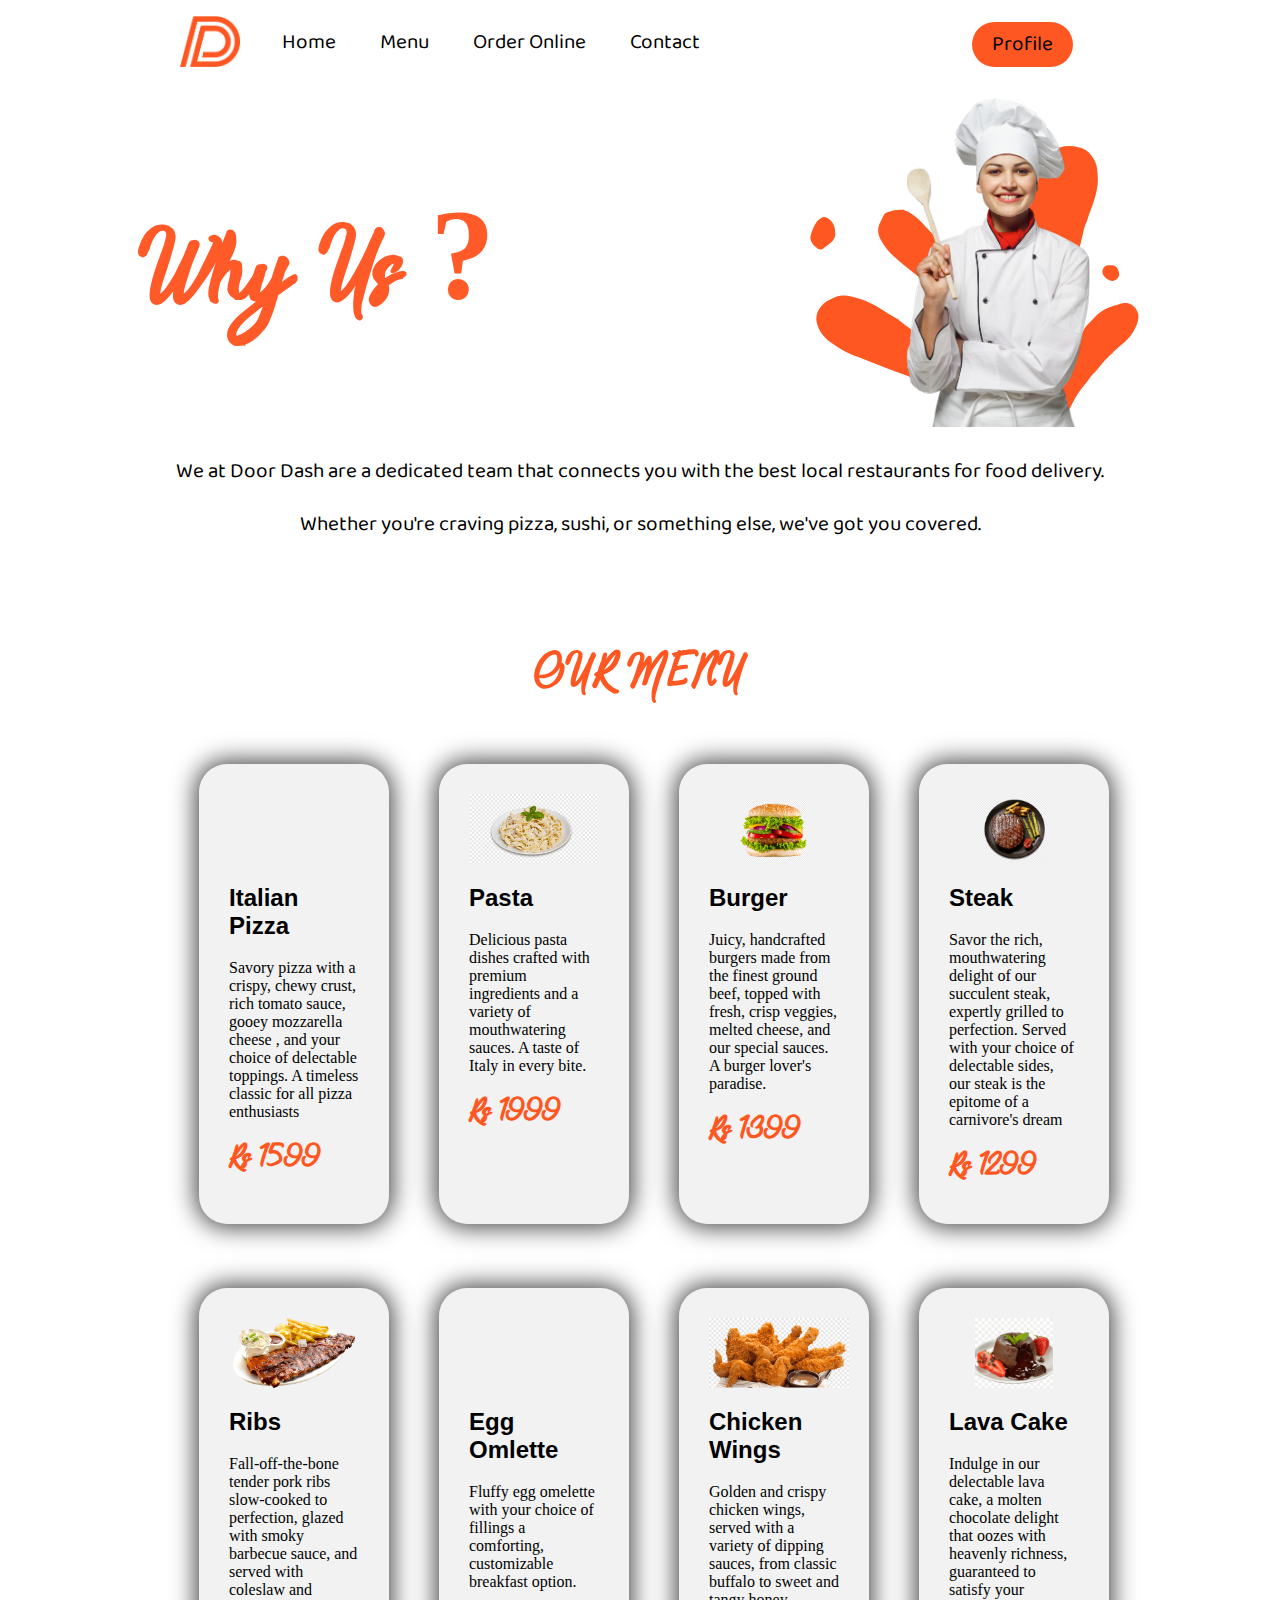
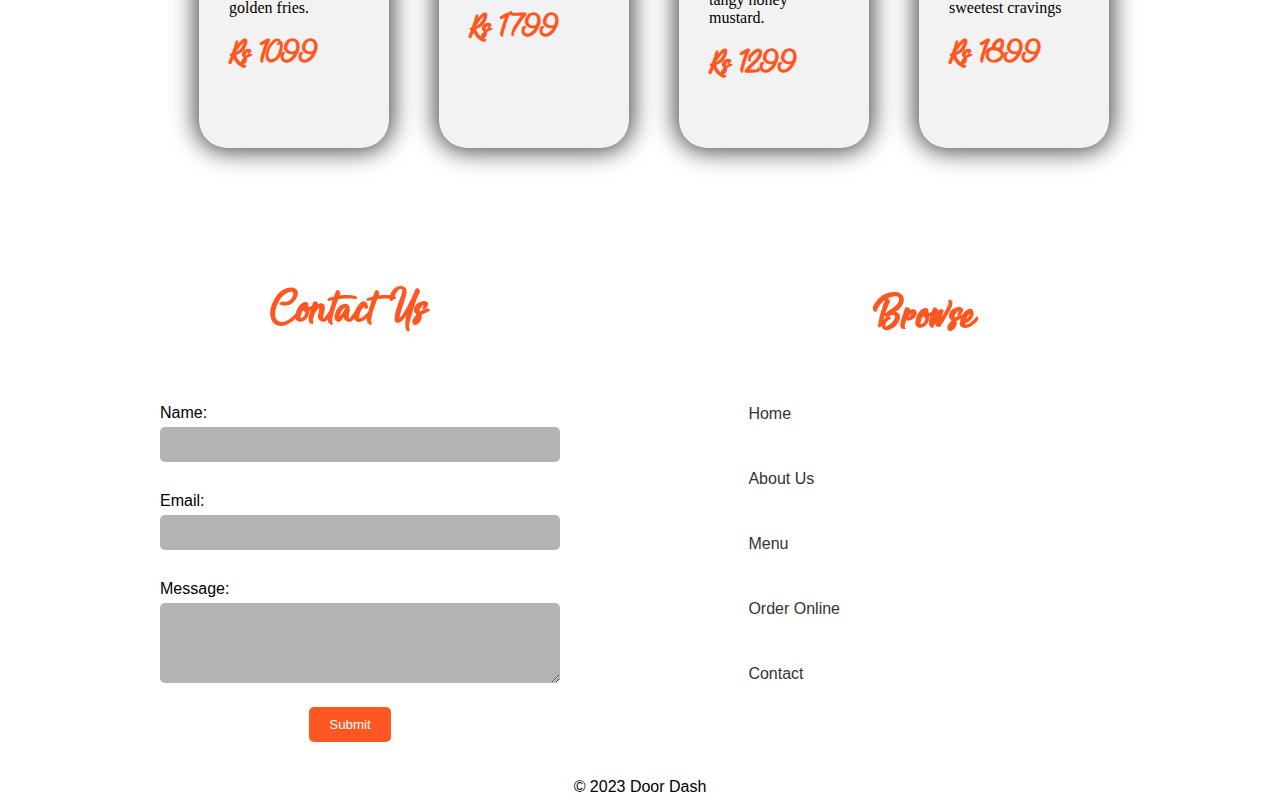
==== commit e9c1c6d7: "product done" ====
--- a/index.html
+++ b/index.html
@@ -39,7 +39,7 @@
             <a href="product.html">
                 <div class="box">
                     <img src="img/1.png" alt="">
-                    <h2 class="h-secondary center">Pizza</h2>
+                    <h2 class="h-secondary center">Italian Pizza</h2>
                     <p class="center">Savory pizza with a crispy, 
                         chewy crust, rich tomato sauce, gooey mozzarella cheese
                         , and your choice of delectable toppings. 
@@ -50,10 +50,10 @@
             </a>
             <a href="product.html">
                 <div class="box">
-                    <img src="img/2.png" alt="">
+                    <img src="img/pasta.png" alt="">
                     <h2 class="h-secondary center">Pasta</h2>
-                    <p class="center">"Delicious pasta dishes crafted with premium ingredients 
-                        and a variety of mouthwatering sauces. A taste of Italy in every bite."
+                    <p class="center">Delicious pasta dishes crafted with premium ingredients 
+                        and a variety of mouthwatering sauces. A taste of Italy in every bite.
                     </p>
                     <div class="price">Rs 1999</div>
                 </div>
@@ -72,9 +72,8 @@
                 <div class="box">
                     <img src="img/5.png" alt="">
                     <h2 class="h-secondary center">Steak</h2>
-                    <p class="center">Juicy, handcrafted burgers made from the finest ground beef, 
-                        topped with fresh, crisp veggies, melted
-                        cheese, and our special sauces. That is surely what you need.</p>
+                    <p class="center">Savor the rich, mouthwatering delight of our succulent steak, expertly grilled to perfection.
+                        Served with your choice of delectable sides, our steak is the epitome of a carnivore's dream</p>
                         <div class="price">Rs 1299</div>
                 </div>
             </a>
@@ -85,12 +84,10 @@
         <div id="services">
             <a href="product.html">
                 <div class="box">
-                    <img src="img/1.png" alt="">
-                    <h2 class="h-secondary center">Pizza</h2>
-                    <p class="center">Savory pizza with a crispy, 
-                        chewy crust, rich tomato sauce, gooey mozzarella cheese
-                        , and your choice of delectable toppings. 
-                        A timeless classic for all pizza enthusiasts
+                    <img src="img/ribs.png" alt="">
+                    <h2 class="h-secondary center">Ribs</h2>
+                    <p class="center">Fall-off-the-bone tender pork ribs slow-cooked to perfection, 
+                        glazed with smoky barbecue sauce, and served with coleslaw and golden fries.
                     </p>
                     <div class="price">Rs 1099</div>
                 </div>
@@ -98,31 +95,30 @@
             <a href="product.html">
                 <div class="box">
                     <img src="img/2.png" alt="">
-                    <h2 class="h-secondary center">Pasta</h2>
-                    <p class="center">"Delicious pasta dishes crafted with premium ingredients 
-                        and a variety of mouthwatering sauces. A taste of Italy in every bite."
+                    <h2 class="h-secondary center">Egg Omlette</h2>
+                    <p class="center">Fluffy egg omelette with your choice of fillings
+                        a comforting, customizable breakfast option.
                     </p>
                     <div class="price">Rs 1799</div>
                 </div>
             </a>
             <a href="product.html">
                 <div class="box">
-                    <img src="img/4.png" alt="">
-                    <h2 class="h-secondary center">Burger</h2>
-                    <p class="center">Juicy, handcrafted burgers made from the finest ground beef, 
-                        topped with fresh, crisp veggies, melted
-                        cheese, and our special sauces. A burger lover's paradise.
+                    <img src="img/chicken.png" alt="">
+                    <h2 class="h-secondary center">Chicken Wings</h2>
+                    <p class="center">Golden and crispy chicken wings, 
+                        served with a variety of dipping sauces, from classic buffalo to sweet and tangy honey mustard.
                     </p>
                     <div class="price">Rs 1299</div>
                 </div>
             </a>
             <a href="product.html">
                 <div class="box">
-                    <img src="img/5.png" alt="">
-                    <h2 class="h-secondary center">Steak</h2>
-                    <p class="center">Juicy, handcrafted burgers made from the finest ground beef, 
-                        topped with fresh, crisp veggies, melted
-                        cheese, and our special sauces. A burger lover's paradise.
+                    <img src="img/cake.png" alt="">
+                    <h2 class="h-secondary center">Lava Cake</h2>
+                    <p class="center">Indulge in our delectable lava cake, a molten chocolate 
+                        delight that oozes with heavenly richness, 
+                        guaranteed to satisfy your sweetest cravings
                     </p>
                     <div class="price">Rs 1899</div>
                 </div>
--- a/css/index.css
+++ b/css/index.css
@@ -120,17 +120,7 @@
 
 /*------------------------FOR HOME---------------------------------*/
 
-/* #home::before {
-    content: "";
-    background: linear-gradient(rgba(0,0,0,0.75), rgba(0,0,0,0.75)), url("../bg1.jpg") no-repeat center center/cover;
-    position: absolute;
-    top: 0px;
-    left: 0px;
-    height: 640px;
-    width: 100%;
-    z-index: -1;
-    opacity: 0.89;
-} */
+
 
 
 .nextcol {
@@ -162,8 +152,6 @@
 
 
 /*------------------------END HOME---------------------------------*/
-
-
 
 
 
@@ -233,7 +221,7 @@
 /*------------------------END MENU---------------------------------*/
 
 
-/*-------------------------------FOR FOOTER---------------------------------------*/
+/*-------------------------------FOR FOOTER------------------------*/
 
 .contact-footer {
     color: black;
@@ -322,4 +310,4 @@
 
 
 
-/*-------------------------------END FOOTER---------------------------------------*/
+/*---------------------------END FOOTER----------------------------*/
